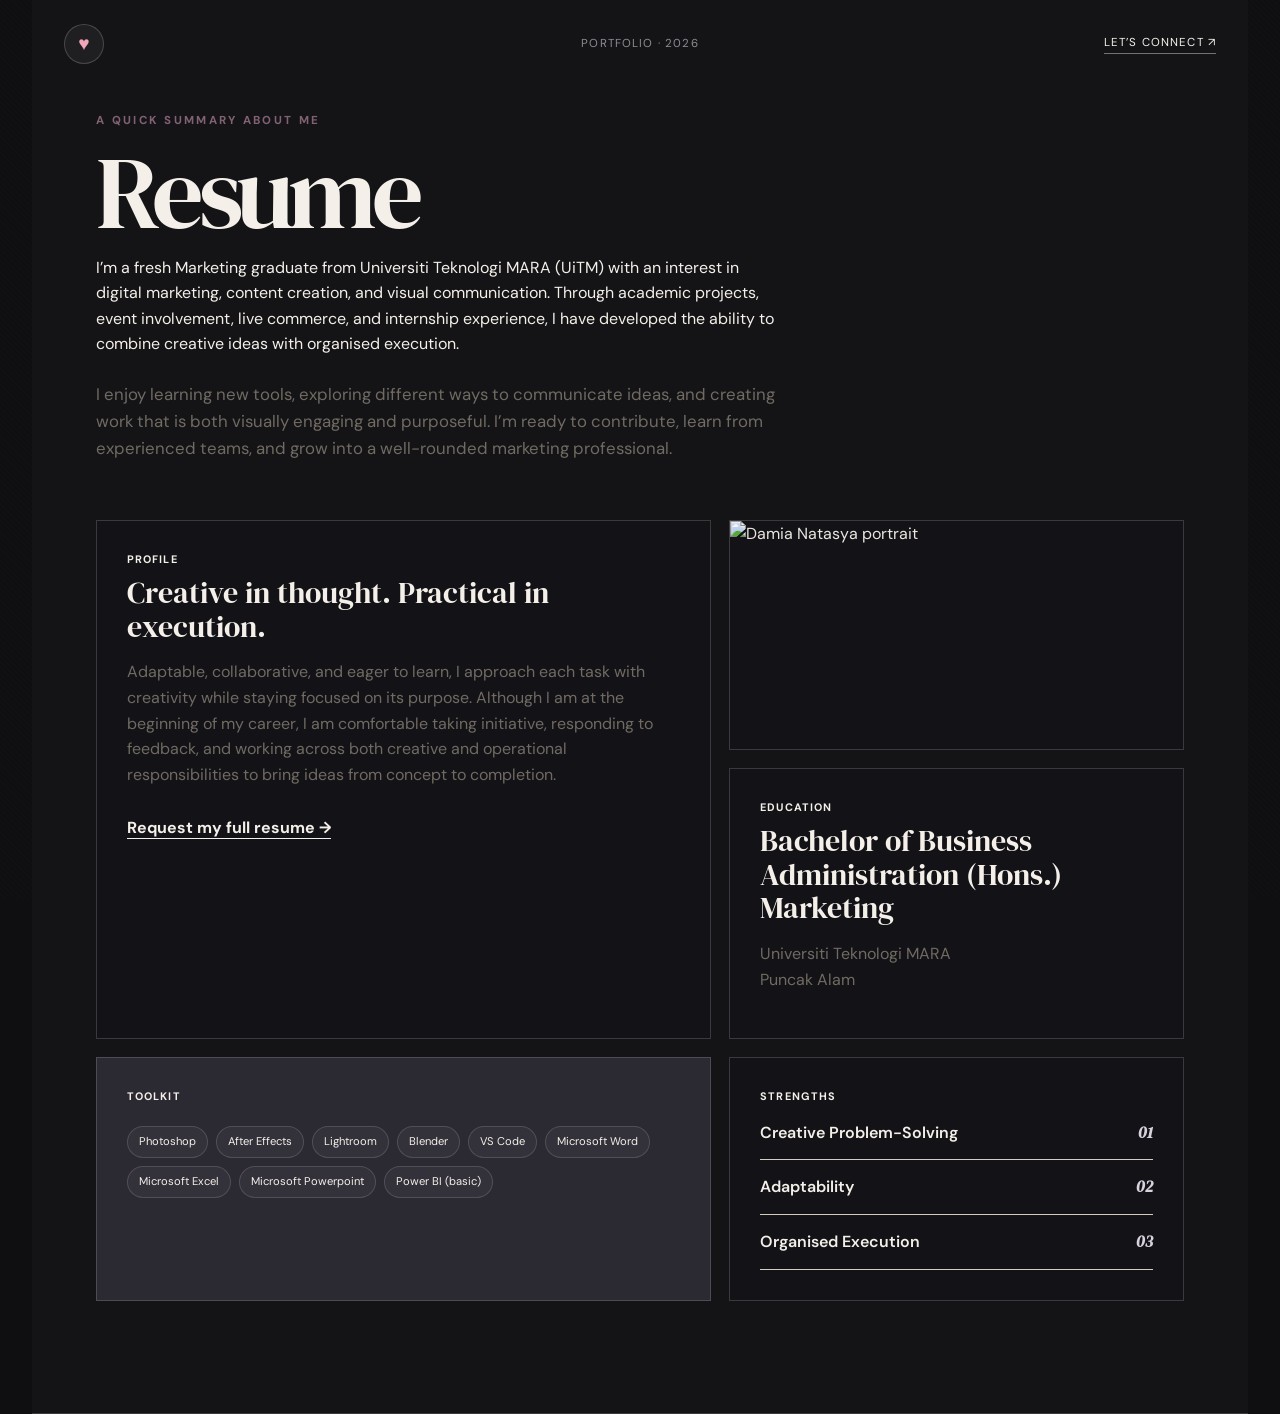
==== resume.html @ 90480565 "Add files via upload" ====
<!DOCTYPE html>
<html lang="en">
<head>
  <meta charset="UTF-8">
  <meta name="viewport" content="width=device-width, initial-scale=1.0">
  <meta name="description" content="Marketing and creative portfolio of Damia Natasya.">
  <title>Damia Natasya | Portfolio</title>
  <link rel="preconnect" href="https://fonts.googleapis.com">
  <link rel="preconnect" href="https://fonts.gstatic.com" crossorigin>
  <link href="https://fonts.googleapis.com/css2?family=DM+Sans:wght@400;500;600;700&family=DM+Serif+Display:ital@0;1&display=swap" rel="stylesheet">
  <link rel="stylesheet" href="style.css">
  <script src="script.js" defer></script>
</head>
<body class="dark-page">
  <a class="skip-link" href="#main-content">Skip to content</a>
  <header class="topbar">
    <a class="brand" href="index.html" aria-label="Back to home">♥</a>
    <p>Portfolio · 2026</p>
    <a class="topbar-link" href="index.html#reach-out">Let’s connect ↗</a>
  </header>

  <section class="paper reveal" id="resume" aria-labelledby="resume-title">
      <span class="section-number"></span>
      <header class="section-heading">
        <p class="eyebrow">A quick summary about me</p><h2 id="resume-title">Resume</h2>
        <p>I’m a fresh Marketing graduate from Universiti Teknologi MARA (UiTM) with an interest in digital marketing, content creation, and visual communication. Through academic projects, event involvement, live commerce, and internship experience, I have developed the ability to combine creative ideas with organised execution.</p>
        <p>I enjoy learning new tools, exploring different ways to communicate ideas, and creating work that is both visually engaging and purposeful. I’m ready to contribute, learn from experienced teams, and grow into a well-rounded marketing professional.</p>
      </header>
      <div class="resume-grid">
        <article class="card intro-card">
          <p class="label">Profile</p>
          <h3>Creative in thought. Practical in execution.</h3>
          <p>Adaptable, collaborative, and eager to learn, I approach each task with creativity while staying focused on its purpose. Although I am at the beginning of my career, I am comfortable taking initiative, responding to feedback, and working across both creative and operational responsibilities to bring ideas from concept to completion.</p>
            <a href="index.html#reach-out">Request my full resume →</a></article>
        <div class="resume-side">
          <article class="card photo-card reveal">
            <img src="file:///C:/Users/user/Documents/My%20Portfolio%20Website/IMG_6069.webp" alt="Damia Natasya portrait">
          </article>
          <article class="card"><p class="label">Education</p><h3>Bachelor of Business Administration (Hons.) Marketing</h3><p>Universiti Teknologi MARA<br>Puncak Alam</p></article>
        </div>
        <article class="card accent"><p class="label">Toolkit</p><ul class="tags"><li>Photoshop</li><li>After Effects</li><li>Lightroom</li><li>Blender</li><li>VS Code</li><li>Microsoft Word</li><li>Microsoft Excel</li><li>Microsoft Powerpoint</li><li>Power BI (basic)</li></ul></article>
        <article class="card skills"><p class="label">Strengths</p><div><span>Creative Problem-Solving</span><i>01</i></div><div><span>Adaptability</span><i>02</i></div><div><span>Organised Execution</span><i>03</i></div></article>
      </div>
    </section>
---- style.css ----
:root{--ink:#171719;--night:#0f0f11;--paper:#f2eee5;--muted:#706a62;--lime:#d9f59a;--pink:#f2a7b8;--blue:#a9d8ee;--orange:#f4bb7c;--purple:#c9b8ed;--serif:"DM Serif Display",Georgia,serif;--sans:"DM Sans",Arial,sans-serif}*{box-sizing:border-box}html{scroll-behavior:smooth}body{margin:0;background:var(--night);color:var(--ink);font-family:var(--sans);line-height:1.6;overflow-x:hidden}body:before{content:"";position:fixed;inset:0;z-index:-1;pointer-events:none;background:radial-gradient(circle at 50% 15%,#29242b 0,transparent 45%),repeating-linear-gradient(45deg,rgba(255,255,255,.012) 0 1px,transparent 1px 4px)}a{color:inherit}.skip-link{position:fixed;z-index:100;top:12px;left:12px;padding:10px 14px;transform:translateY(-160%);background:var(--lime);font-weight:700}.skip-link:focus{transform:none}.topbar{position:absolute;z-index:10;top:0;left:0;width:100%;padding:24px 5vw;display:grid;grid-template-columns:1fr auto 1fr;align-items:center;color:#f5f1e9;font-size:.72rem;letter-spacing:.1em;text-transform:uppercase}.brand{display:inline-flex;align-items:center;justify-content:center;width:2.5rem;height:2.5rem;border-radius:50%;background:rgba(255,255,255,.05);border:1px solid rgba(255,255,255,.18);font-size:1.2rem;font-weight:700;line-height:1;text-decoration:none;letter-spacing:0;color:var(--pink);transition:transform .2s ease, box-shadow .2s ease}.brand:hover,.brand:focus-visible{transform:translateY(-1px);box-shadow:0 0 0 4px rgba(242,167,184,.15)}.topbar p{margin:0;color:#8f8b93}.topbar-link{justify-self:end;text-decoration:none;border-bottom:1px solid #59565d}.dark-page .topbar-link{color:#f5f1e9;border-color:rgba(255,255,255,.4)}.dark-page .paper,.dark-page .content,.dark-page .story,.dark-page .contact,.dark-page .card,.dark-page .project,.dark-page .story-note,.dark-page .content-strip article{background:rgba(19,19,23,.96);color:#f4efe8;border-color:rgba(214,209,227,.2);box-shadow:none}.dark-page .paper,.dark-page .content{background:#141417}.dark-page .section-heading h2,.dark-page .story h2,.dark-page .contact h2,.dark-page .card h3,.dark-page .project-info h3,.dark-page .story-note p,.dark-page .content-strip h3,.dark-page .story-copy p,.dark-page .contact-card p,.dark-page .contact-card a,.dark-page .project-info p,.dark-page .project-info small,.dark-page .card p,.dark-page .card li,.dark-page .card span,.dark-page .card i,.dark-page .story-note small,.dark-page .content-strip p,.dark-page .content-strip span,.dark-page .eyebrow,.dark-page .label,.dark-page .section-number{color:#f4efe8}.dark-page .eyebrow,.dark-page .label,.dark-page .section-number{color:#d7c8ff}.dark-page .card.accent{background:rgba(201,184,237,.12)}.dark-page .tags li{background:rgba(255,255,255,.04);border-color:rgba(214,209,227,.18);color:#f4efe8}.dark-page .skills i{color:#d7d2de}.dark-page .project-art{border-bottom-color:rgba(214,209,227,.2)}.dark-page .project-info small{background:rgba(255,255,255,.05);color:#e0d9f1}.dark-page .content-strip article{background:rgba(255,255,255,.02)}.dark-page .content-strip article:nth-child(2n){background:rgba(198,193,227,.12)}.dark-page .content-strip article:nth-child(3n){background:rgba(167,174,229,.1)}.dark-page .content-strip article:nth-child(4n){background:rgba(214,199,240,.08)}.dark-page .marquee{background:#c7c0e8;border-color:rgba(23,23,25,.12)}.dark-page .marquee div{color:#171719}.hero{min-height:100vh;padding:108px 8vw 64px;display:grid;place-items:center;position:relative;color:#fffdf8}.book-scene{position:relative;width:min(610px,72vw)}.book-cover{position:relative;z-index:2;min-height:610px;padding:62px 64px 40px 84px;overflow:hidden;display:flex;flex-direction:column;justify-content:space-between;background:#302c34;border:1px solid #57515d;border-radius:10px 18px 18px 10px;box-shadow:0 50px 100px #0009,-13px 6px 0 #1d1b20,-15px 8px 0 #56505c;isolation:isolate}.book-cover:before{content:"";position:absolute;inset:12px;border:1px solid #ffffff21;border-radius:6px 14px 14px 6px;z-index:-1}.book-cover:after{content:"";position:absolute;inset:0;opacity:.18;z-index:-2;background:repeating-linear-gradient(95deg,transparent 0 3px,#ffffff0a 3px 4px)}.binding{position:absolute;left:28px;inset-block:0;width:2px;background:#ffffff17;box-shadow:8px 0 18px #0003}.eyebrow{margin:0 0 16px;font-size:.72rem;font-weight:700;letter-spacing:.2em;text-transform:uppercase}.cover-label{margin:auto 0}.cover-label .eyebrow{color:var(--pink)}.cover-label h1{margin:0;color:#fffdf8;font:400 clamp(4.8rem,10vw,7.6rem)/.79 var(--serif);letter-spacing:-.065em}.role{margin:32px 0 0;color:#bbb6bf;line-height:1.65}.role + .role{margin-top:4px}.cover-footer{display:flex;justify-content:space-between;color:#8e8993;font-size:.65rem;letter-spacing:.12em;text-transform:uppercase}.spark{position:absolute;right:48px;bottom:62px;color:var(--lime);font-size:3rem;transform:rotate(10deg)}.sticky-tabs{position:absolute;z-index:1;top:44px;right:-137px;display:flex;flex-direction:column;gap:11px}.tab{width:165px;padding:17px 16px 16px 31px;color:#25222a;border-radius:3px 8px 8px 3px;text-decoration:none;font-size:.8rem;font-weight:800;box-shadow:8px 8px 15px #0003;transform-origin:left center;transition:.25s ease}.tab small{display:block;opacity:.55;letter-spacing:.14em}.tab:nth-child(odd){transform:rotate(1deg)}.tab:nth-child(even){transform:rotate(-1deg)}.tab:hover,.tab:focus-visible,.tab.active{transform:translateX(9px) rotate(.5deg);filter:brightness(1.05);outline:none}.pink{background:var(--pink)}.blue{background:var(--blue)}.lime{background:var(--lime)}.orange{background:var(--orange)}.purple{background:var(--purple)}.scroll-cue{position:absolute;bottom:22px;color:#77737a;font-size:.65rem;letter-spacing:.14em;text-transform:uppercase}.paper,.content,.story,.contact{position:relative;width:min(1240px,calc(100% - 5vw));margin:auto}.paper,.content{padding:112px max(5vw,42px);background:var(--paper)}.paper{border-bottom:1px solid #d2cabd}.section-number{position:absolute;top:44px;right:5vw;color:#aaa397;font:1rem var(--serif)}.section-heading{max-width:690px;margin-bottom:58px}.section-heading .eyebrow,.contact-card .eyebrow{color:#826272}.section-heading h2,.story h2,.contact h2{margin:0;font:400 clamp(3.7rem,8vw,7rem)/.9 var(--serif);letter-spacing:-.055em}.section-heading>p:last-child{margin:24px 0 0;color:var(--muted);font-size:1.05rem}.resume-grid{display:grid;grid-template-columns:1.15fr .85fr;gap:18px}.resume-side{display:grid;gap:18px}.card{min-height:230px;padding:30px;border:1px solid #cfc7ba;background:#ffffff52}.card h3,.project-info h3{margin:8px 0 14px;font:400 1.85rem/1.14 var(--serif)}.card p:not(.label),.project-info p:not(.label){color:var(--muted)}.label{margin:0;color:#8f887d;font-size:.66rem;font-weight:700;letter-spacing:.15em;text-transform:uppercase}.intro-card a{display:inline-block;margin-top:12px;font-weight:700;text-underline-offset:5px}.photo-card{padding:0;overflow:hidden;border:1px solid #cfc7ba;background:#f5f0ea;min-height:230px}.photo-card img,.story-photo img{display:block;width:100%;height:100%;object-fit:cover;opacity:0.96;transition:transform .7s ease,opacity .7s ease,filter .7s ease}.photo-card:hover img,.story-photo:hover img{transform:scale(1.04);opacity:.8;filter:saturate(1.1)}.accent{background:var(--lime);border-color:#c3dc8b}.tags{display:flex;flex-wrap:wrap;gap:8px;padding:0;margin:20px 0;list-style:none}.tags li,.project-info small{padding:6px 11px;border:1px solid #1717193b;border-radius:999px;font-size:.7rem}.skills div{display:flex;justify-content:space-between;padding:14px 0;border-bottom:1px solid #d4ccbf;font-weight:600}.skills i{color:#9c9589;font-family:var(--serif)}.story{padding:125px max(5vw,42px);display:grid;grid-template-columns:1.3fr .7fr;gap:12vw;align-items:center;color:#fffdf8;background:#1b191d}.story-copy{max-width:650px}.story-side{display:grid;gap:24px}.story .eyebrow{color:var(--blue)}.story .lead{margin:35px 0 22px;font:1.85rem/1.25 var(--serif)}.story-copy>p:not(.eyebrow):not(.lead){color:#aaa5ad}.story-note{position:relative;padding:55px 36px 35px;color:var(--ink);background:var(--blue);box-shadow:15px 18px 0 #0e0d0f;transform:rotate(2.5deg)}.story-note p{font:1.8rem/1.3 var(--serif)}.story-photo{margin:0;overflow:hidden;border:1px solid rgba(214,209,227,.25);background:#232227;min-height:250px}.story-photo img{min-height:250px}.tape{position:absolute;top:-20px;left:50%;width:90px;height:36px;transform:translateX(-50%) rotate(-3deg);background:#f2eee5a6}.split{display:flex;max-width:none;justify-content:space-between;gap:40px;align-items:end}.split>p{max-width:410px}.project-grid{display:grid;grid-template-columns:1fr 1fr;gap:22px}.project{border:1px solid #cec6b9;background:#eee8dc}.featured{grid-row:span 2}.project-art{min-height:230px;padding:25px;display:flex;flex-direction:column;justify-content:center;align-items:center;overflow:hidden}.featured .project-art{min-height:445px}.art-ipc{color:#f7e8e4;background:#7b394d}.art-ipc span{font:7rem/.8 var(--serif)}.art-ipc b{margin-left:120px;color:var(--lime);letter-spacing:.5em}.art-kick{color:#fff;background:repeating-linear-gradient(45deg,#121214 0 20px,#202025 20px 40px)}.art-kick span{font-size:3rem;font-weight:800;letter-spacing:-.08em}.art-kick b{color:var(--orange);letter-spacing:.45em}.art-bloom{color:#723c58;background:#e9a9c3}.art-bloom span{font:3rem var(--serif)}.art-bloom b{font-size:2rem}.project-info{padding:27px}.project-info small{display:inline-block;margin-top:8px}.content{background:var(--orange);overflow:hidden}.content .section-heading>p:last-child{color:#5f4f43}.content-strip{display:grid;grid-template-columns:repeat(4,1fr);border-block:1px solid #1717194d}.content-strip article{min-height:210px;padding:28px 25px;border-right:1px solid #1717194d}.content-strip article:last-child{border:0}.content-strip h3{margin:38px 0 5px}.content-strip p{color:#685344;font-size:.84rem}.marquee{width:calc(100% + 10vw);margin:100px -5vw -65px;overflow:hidden;white-space:nowrap;color:#1717192e;font:clamp(4rem,9vw,8rem)/1 var(--serif)}.marquee div{width:max-content;animation:marquee 28s linear infinite}@keyframes marquee{to{transform:translateX(-50%)}}.contact{margin-bottom:5vw;padding:7vw max(5vw,42px) 30px;color:#fffdf8;background:#242128}.contact-card{padding:65px;border:1px solid #4b4650;background:#302c34}.contact-card .eyebrow{color:var(--purple)}.contact-card>p:not(.eyebrow){max-width:580px;margin:35px 0;color:#aaa5ad}.contact-links{display:flex;flex-wrap:wrap;gap:12px}.contact-links a{padding:13px 18px;border:1px solid #615b67;text-decoration:none;font-weight:600;transition:.2s}.contact-links a:hover,.contact-links a:focus-visible{color:var(--ink);background:var(--lime);outline:none}.edit-note{display:block;margin-top:20px;color:#817b85;font-size:.7rem}footer{display:flex;justify-content:space-between;padding-top:30px;color:#8c8790;font-size:.72rem}footer a{color:#bdb8c2}.reveal{opacity:0;transform:translateY(30px);transition:opacity .8s ease,transform .8s cubic-bezier(.2,.7,.2,1)}.reveal.visible{opacity:1;transform:none}
@media(max-width:800px){.topbar{grid-template-columns:1fr 1fr}.topbar p{display:none}.hero{min-height:auto;padding:115px 22px 90px}.book-scene{width:min(530px,90vw);padding-bottom:105px}.book-cover{min-height:520px;padding:48px 38px 32px 60px}.cover-label h1{font-size:clamp(4rem,20vw,6rem)}.sticky-tabs{z-index:3;top:auto;right:0;bottom:0;left:0;flex-direction:row;gap:5px;overflow-x:auto;padding:3px 3px 12px}.tab{flex:0 0 112px;width:auto;min-height:80px;padding:16px 10px;text-align:center;border-radius:4px;transform:none!important}.tab:hover,.tab:focus-visible,.tab.active{transform:translateY(-7px)!important}.scroll-cue{display:none}.paper,.content,.story,.contact{width:100%;padding:90px 24px}.resume-grid,.story,.project-grid{grid-template-columns:1fr}.story{gap:70px}.story-note{max-width:390px}.split{display:block}.project .project-art,.featured .project-art{min-height:300px}.featured{grid-row:auto}.content-strip{grid-template-columns:1fr 1fr}.content-strip article:nth-child(2){border-right:0}.content-strip article:nth-child(-n+2){border-bottom:1px solid #1717194d}.contact{margin-bottom:0}.contact-card{padding:42px 24px}.contact-links{flex-direction:column}.contact-links a{display:flex;justify-content:space-between}}
@media(max-width:480px){.topbar{padding:20px}.topbar-link{font-size:.64rem}.book-cover{min-height:450px;padding-left:48px}.cover-footer{gap:12px}.spark{right:24px}.section-heading h2,.story h2,.contact h2{font-size:3.4rem}.card{padding:24px}.content-strip{grid-template-columns:1fr}.content-strip article{min-height:165px;border-right:0;border-bottom:1px solid #1717194d}.content-strip h3{margin-top:18px}footer{flex-direction:column;gap:8px}}
@media(prefers-reduced-motion:reduce){html{scroll-behavior:auto}*,*:before,*:after{animation-duration:.01ms!important;animation-iteration-count:1!important;transition-duration:.01ms!important}.reveal{opacity:1;transform:none}}

/* Content showcase */
.content-page{padding:125px 5vw 70px}.content-tabs{position:sticky;top:18px;z-index:5;width:min(900px,100%);margin:0 auto 100px;display:flex;justify-content:center;gap:6px}.content-tabs .tab{min-height:66px}.content-intro{max-width:1120px;margin:0 auto 110px;color:#f5f1e9}.content-intro h1{margin:12px 0 20px;font-family:var(--serif);font-size:clamp(4.2rem,10vw,9rem);font-weight:400;line-height:.86;letter-spacing:-.03em}.content-intro h1 em,.showcase-heading h2 em{color:var(--lime);font-style:italic}.intro-copy{max-width:420px;margin-left:34%;color:#aaa5ae;font-size:1.05rem}.showcase-section{width:min(1120px,100%);margin:0 auto 34px;padding:clamp(34px,5vw,70px);border-radius:4px}.dark-panel{background:#18181d;border:1px solid rgba(214,209,227,.2);color:#f4efe8}.showcase-heading{display:grid;grid-template-columns:1fr 260px;gap:40px;align-items:end;margin-bottom:45px}.showcase-heading h2{margin:8px 0 0;font-family:var(--serif);font-size:clamp(3.2rem,6vw,6rem);font-weight:400;line-height:.9}.showcase-heading>p{margin:0;color:#9e9aa2;font-size:.92rem}.paper .showcase-heading>p{color:#77727b}.coverflow,.video-carousel{position:relative;display:grid;grid-template-columns:48px minmax(0,1fr) 48px;align-items:center;gap:14px}.coverflow-track{position:relative;height:550px;perspective:1000px}.coverflow-slide{position:absolute;top:50%;left:50%;width:min(35%,270px);margin:0;transform:translate(-50%,-50%);opacity:0;z-index:0;transition:transform .55s ease,opacity .55s ease,filter .55s ease;pointer-events:none}.coverflow-slide img{display:block;width:100%;aspect-ratio:3/4;object-fit:cover;border-radius:2px}.coverflow-slide figcaption{margin-top:9px;color:#908c93;font-size:.68rem;letter-spacing:.12em;text-transform:uppercase}.coverflow-slide.prev{transform:translate(calc(-50% - 185px),-50%) scale(.78) rotateY(18deg);filter:blur(4px);opacity:.45;z-index:1}.coverflow-slide.active{transform:translate(-50%,-50%);filter:none;opacity:1;z-index:3}.coverflow-slide.next{transform:translate(calc(-50% + 185px),-50%) scale(.78) rotateY(-18deg);filter:blur(4px);opacity:.45;z-index:1}.carousel-arrow{width:42px;height:42px;border:1px solid rgba(23,23,25,.3);border-radius:50%;background:transparent;color:inherit;font:inherit;font-size:1.35rem;cursor:pointer;transition:background .2s ease,transform .2s ease}.dark-panel .carousel-arrow{border-color:rgba(255,255,255,.3)}.carousel-arrow:hover,.carousel-arrow:focus-visible{background:var(--lime);color:var(--ink);transform:translateY(-2px)}.landscape-coverflow .coverflow-track{height:470px}.landscape-coverflow .coverflow-slide{width:min(60%,620px)}.landscape-coverflow .coverflow-slide img{aspect-ratio:16/9}.landscape-coverflow .coverflow-slide.prev{transform:translate(calc(-50% - 290px),-50%) scale(.72) rotateY(18deg)}.landscape-coverflow .coverflow-slide.next{transform:translate(calc(-50% + 290px),-50%) scale(.72) rotateY(-18deg)}.video-stage{position:relative;aspect-ratio:16/9;border:1px solid rgba(255,255,255,.25);background:#09090b;overflow:hidden}.video-slide{display:none;height:100%;margin:0}.video-slide.active{display:block;animation:video-in .45s ease both}.video-slide video{display:block;width:100%;height:calc(100% - 35px);object-fit:cover}.video-slide p{margin:7px 16px 0;color:#aaa5ae;font-size:.7rem;letter-spacing:.12em;text-transform:uppercase}.browser-grid{display:grid;grid-template-columns:repeat(2,1fr);gap:22px}.browser-card{background:#202025;border:1px solid rgba(255,255,255,.15);padding:14px}.browser-window{overflow:hidden;background:#f2eee5}.browser-bar{display:flex;align-items:center;gap:18px;height:38px;padding:0 12px;background:#d8d2c9}.window-dots{display:flex;gap:5px}.window-dots i{width:8px;height:8px;border-radius:50%;background:#f2a7b8}.window-dots i:nth-child(2){background:#f4bb7c}.window-dots i:nth-child(3){background:#a9d8ee}.address-bar{flex:1;padding:3px 12px;border-radius:20px;background:rgba(255,255,255,.55);color:#6d6862;font-size:.65rem}.browser-window img{display:block;width:100%;aspect-ratio:16/10;object-fit:cover}.browser-info{display:flex;justify-content:space-between;gap:18px;align-items:end;padding:20px 4px 3px}.browser-info h3{margin:3px 0 10px;font-family:var(--serif);font-size:2rem;font-weight:400}.label{margin:0;color:#a9d8ee;font-size:.68rem;letter-spacing:.1em;text-transform:uppercase}.tech-tags{display:flex;flex-wrap:wrap;gap:6px}.tech-tags span{padding:3px 8px;border:1px solid rgba(255,255,255,.22);border-radius:20px;color:#aaa5ae;font-size:.65rem}.external-link{display:flex;align-items:center;justify-content:center;width:40px;height:40px;border:1px solid rgba(255,255,255,.3);border-radius:50%;color:var(--lime);font-size:1.3rem;text-decoration:none}.external-link:hover,.external-link:focus-visible{background:var(--lime);color:var(--ink)}@keyframes video-in{from{opacity:0;transform:scale(1.02)}to{opacity:1;transform:scale(1)}}
@media(max-width:800px){.content-page{padding:105px 22px 50px}.content-tabs{top:auto;bottom:10px;margin-bottom:70px;justify-content:flex-start}.content-tabs .tab{flex:1 0 105px}.content-intro{margin-bottom:72px}.intro-copy{margin-left:0}.showcase-heading{display:block;margin-bottom:28px}.showcase-heading>p{max-width:360px;margin-top:22px}.coverflow-track{height:470px}.coverflow-slide{width:min(44%,230px)}.coverflow-slide.prev{transform:translate(calc(-50% - 110px),-50%) scale(.72)}.coverflow-slide.next{transform:translate(calc(-50% + 110px),-50%) scale(.72)}.landscape-coverflow .coverflow-slide{width:min(70%,480px)}.landscape-coverflow .coverflow-slide.prev{transform:translate(calc(-50% - 145px),-50%) scale(.68)}.landscape-coverflow .coverflow-slide.next{transform:translate(calc(-50% + 145px),-50%) scale(.68)}.browser-grid{grid-template-columns:1fr}}
@media(max-width:480px){.content-page{padding-right:16px;padding-left:16px}.showcase-section{padding:30px 20px}.coverflow,.video-carousel{grid-template-columns:34px minmax(0,1fr) 34px;gap:5px}.carousel-arrow{width:34px;height:34px;font-size:1rem}.coverflow-track{height:395px}.coverflow-slide{width:52%}.coverflow-slide.prev{transform:translate(calc(-50% - 76px),-50%) scale(.68)}.coverflow-slide.next{transform:translate(calc(-50% + 76px),-50%) scale(.68)}.landscape-coverflow .coverflow-track{height:280px}.landscape-coverflow .coverflow-slide{width:84%}.landscape-coverflow .coverflow-slide.prev{transform:translate(calc(-50% - 90px),-50%) scale(.62)}.landscape-coverflow .coverflow-slide.next{transform:translate(calc(-50% + 90px),-50%) scale(.62)}}

/* Shared showcase sliders */
.gallery-shell{display:grid;grid-template-columns:42px minmax(0,1fr) 42px;align-items:center;gap:14px;width:100%}
.gallery-track{display:flex;gap:18px;min-width:0;overflow-x:auto;padding:8px 4px 18px;scroll-snap-type:x mandatory;scroll-behavior:smooth;scrollbar-width:thin;scrollbar-color:var(--lime) transparent}
.gallery-card,.video-card{flex:0 0 auto;margin:0;scroll-snap-align:center}
.gallery-card{width:min(290px,72vw);overflow:hidden}
.gallery-card img{display:block;width:100%;height:450px;object-fit:cover;border-radius:2px}
.gallery-card.landscape{width:min(640px,82vw)}
.gallery-card.landscape img{height:auto;max-height:480px;aspect-ratio:16 / 10;object-fit:cover}
.gallery-card figcaption{margin-top:9px;color:var(--muted);font-size:.68rem;letter-spacing:.12em;text-transform:uppercase}
.dark-panel .gallery-card figcaption,.dark-panel .video-card>div:last-child{color:#aaa5ae}
.gallery-arrow{display:grid;place-items:center;width:42px;height:42px;padding:0;border:1px solid currentColor;border-radius:50%;background:transparent;color:inherit;font:inherit;font-size:1.2rem;line-height:1;cursor:pointer;transition:background .2s ease,color .2s ease,transform .2s ease}
.gallery-arrow:hover,.gallery-arrow:focus-visible{background:var(--lime);color:var(--ink);transform:translateY(-2px)}
.video-gallery .gallery-track{align-items:flex-start}
.video-gallery .gallery-track:has(.video-card:not([hidden]):only-child){justify-content:center}
.video-gallery:has(.gallery-track .video-card:not([hidden]):only-child) .gallery-arrow{visibility:hidden}
.video-card{width:min(560px,78vw)}
.video-card.square{width:min(390px,68vw)}
.video-card.vertical{width:min(280px,58vw)}
.video-frame{position:relative;width:100%;aspect-ratio:16 / 9;overflow:hidden;background:#0b0b0d;border-radius:2px}
.video-card.square .video-frame{aspect-ratio:1}
.video-card.vertical .video-frame{aspect-ratio:9 / 16}
.video-frame video{display:block;width:100%;height:100%;object-fit:contain;background:#0b0b0d}
.video-card>div:last-child{padding-top:12px;color:#f4efe8}
.video-card>div:last-child span{font-size:.68rem;letter-spacing:.12em;color:#aaa5ae}
.video-card h3{margin:3px 0 0;font-size:1.2rem;font-weight:500}
.video-gallery .load-video{position:absolute;right:50%;bottom:50%;transform:translate(50%,50%);padding:9px 14px;border:1px solid var(--lime);border-radius:999px;background:var(--lime);color:var(--ink);font:inherit;font-size:.75rem;cursor:pointer}
.video-card[hidden]{display:none}
.gallery-card img{cursor:zoom-in}
.gallery-card img:focus-visible{outline:3px solid var(--lime);outline-offset:4px}
.lightbox-open{overflow:hidden}
.image-lightbox{position:fixed;inset:0;z-index:100;display:grid;place-items:center;padding:clamp(60px,8vw,100px);background:rgba(8,8,10,.94)}
.image-lightbox[hidden]{display:none}
.lightbox-image{display:block;width:auto;max-width:92vw;height:auto;max-height:88vh;object-fit:contain;box-shadow:0 18px 60px rgba(0,0,0,.5)}
.lightbox-back{position:absolute;top:24px;left:24px;display:grid;place-items:center;width:46px;height:46px;padding:0;border:1px solid rgba(255,255,255,.6);border-radius:50%;background:rgba(255,255,255,.08);color:#fff;font:inherit;font-size:1.35rem;line-height:1;cursor:pointer}
.lightbox-back:hover,.lightbox-back:focus-visible{background:var(--lime);border-color:var(--lime);color:var(--ink);outline:none}

@media(max-width:800px){.gallery-shell{grid-template-columns:34px minmax(0,1fr) 34px;gap:7px}.gallery-arrow{width:34px;height:34px;font-size:1rem}.gallery-card img{height:390px}.gallery-card.landscape img{max-height:360px}.video-card{width:min(470px,78vw)}.video-card.square{width:min(330px,68vw)}.video-card.vertical{width:min(240px,58vw)}}

.coverflow-slide{will-change:transform,opacity;transition:transform .32s ease,opacity .32s ease;backface-visibility:hidden}.coverflow-slide:not(.prev):not(.active):not(.next){visibility:hidden}.coverflow-slide img{backface-visibility:hidden}
.carousel-item{height:480px;width:min(420px,80vw);overflow:hidden;transform:translateZ(0);will-change:transform,filter,opacity;backface-visibility:hidden;position:relative;background:var(--night);border-radius:2px}.carousel-item::before{content:"";position:absolute;inset:0;background-image:var(--carousel-bg-image);background-size:cover;background-position:center;filter:blur(20px);opacity:0.35;transform:scale(1.1);z-index:0}.carousel-item img{width:100%;height:100%;object-fit:contain;position:relative;z-index:1}.carousel-item figcaption{position:absolute;right:10px;bottom:8px;left:10px;margin:0;text-shadow:0 1px 8px rgba(0,0,0,.7);z-index:2}.landscape-coverflow .carousel-item{height:360px;width:min(640px,90vw)}.landscape-coverflow .carousel-item img{aspect-ratio:auto}.video-filters{display:flex;flex-wrap:wrap;gap:8px;margin:-20px 0 24px}.video-filter{padding:8px 15px;border:1px solid rgba(255,255,255,.25);border-radius:999px;background:transparent;color:#aaa5ae;font:inherit;font-size:.72rem;cursor:pointer;transition:background .2s ease,color .2s ease,border-color .2s ease}.video-filter:hover,.video-filter:focus-visible,.video-filter.active{border-color:var(--lime);background:var(--lime);color:var(--ink)}.video-stage{aspect-ratio:16 / 9;transition:aspect-ratio .35s ease}.video-stage.square-format{aspect-ratio:1 / 1}.video-slide{height:100%}.video-slide video{height:calc(100% - 35px);object-fit:cover}
#graphic-design .carousel-item{height:480px}

/* Keep mixed-ratio media inside stable showcase frames. */
.coverflow-slide.carousel-item{width:min(420px,80vw,100%);height:480px;overflow:hidden;transform:translateZ(0);will-change:transform,filter,opacity;backface-visibility:hidden}
.coverflow-slide.carousel-item::before{content:"";position:absolute;inset:0;background-image:var(--carousel-bg-image);background-size:cover;background-position:center;filter:blur(20px);opacity:.35;transform:scale(1.1);z-index:0}
.coverflow-slide.carousel-item img{display:block;width:100%;height:100%;aspect-ratio:auto;object-fit:contain;position:relative;z-index:1;backface-visibility:hidden}
.coverflow-slide.carousel-item.prev{transform:translate(calc(-50% - 185px),-50%) translateZ(0) scale(.78) rotateY(18deg)}
.coverflow-slide.carousel-item.active{transform:translate(-50%,-50%) translateZ(0)}
.coverflow-slide.carousel-item.next{transform:translate(calc(-50% + 185px),-50%) translateZ(0) scale(.78) rotateY(-18deg)}
.landscape-coverflow .coverflow-slide.carousel-item{width:min(640px,90vw,100%);height:360px}

.video-stage{width:100%;overflow:hidden}
.video-slide{width:100%;height:100%;overflow:hidden}
.video-slide video{display:block;width:100%;height:calc(100% - 35px);object-fit:contain;background:#0f0f11}

.browser-grid{grid-template-columns:minmax(0,1fr)}
.browser-card,.browser-window{width:100%;min-width:0}
.browser-window img{display:block;width:100%;height:auto;aspect-ratio:1200 / 760;object-fit:cover}

@media(max-width:800px){
	.coverflow-slide.carousel-item.prev{transform:translate(calc(-50% - 110px),-50%) translateZ(0) scale(.72)}
	.coverflow-slide.carousel-item.next{transform:translate(calc(-50% + 110px),-50%) translateZ(0) scale(.72)}
	.landscape-coverflow .coverflow-slide.carousel-item.prev{transform:translate(calc(-50% - 145px),-50%) translateZ(0) scale(.68)}
	.landscape-coverflow .coverflow-slide.carousel-item.next{transform:translate(calc(-50% + 145px),-50%) translateZ(0) scale(.68)}
}

@media(max-width:480px){
	.coverflow-track{overflow:hidden}
	.coverflow-slide.carousel-item.prev{transform:translate(calc(-50% - 76px),-50%) translateZ(0) scale(.68)}
	.coverflow-slide.carousel-item.next{transform:translate(calc(-50% + 76px),-50%) translateZ(0) scale(.68)}
	.landscape-coverflow .coverflow-slide.carousel-item.prev{transform:translate(calc(-50% - 90px),-50%) translateZ(0) scale(.62)}
	.landscape-coverflow .coverflow-slide.carousel-item.next{transform:translate(calc(-50% + 90px),-50%) translateZ(0) scale(.62)}
}
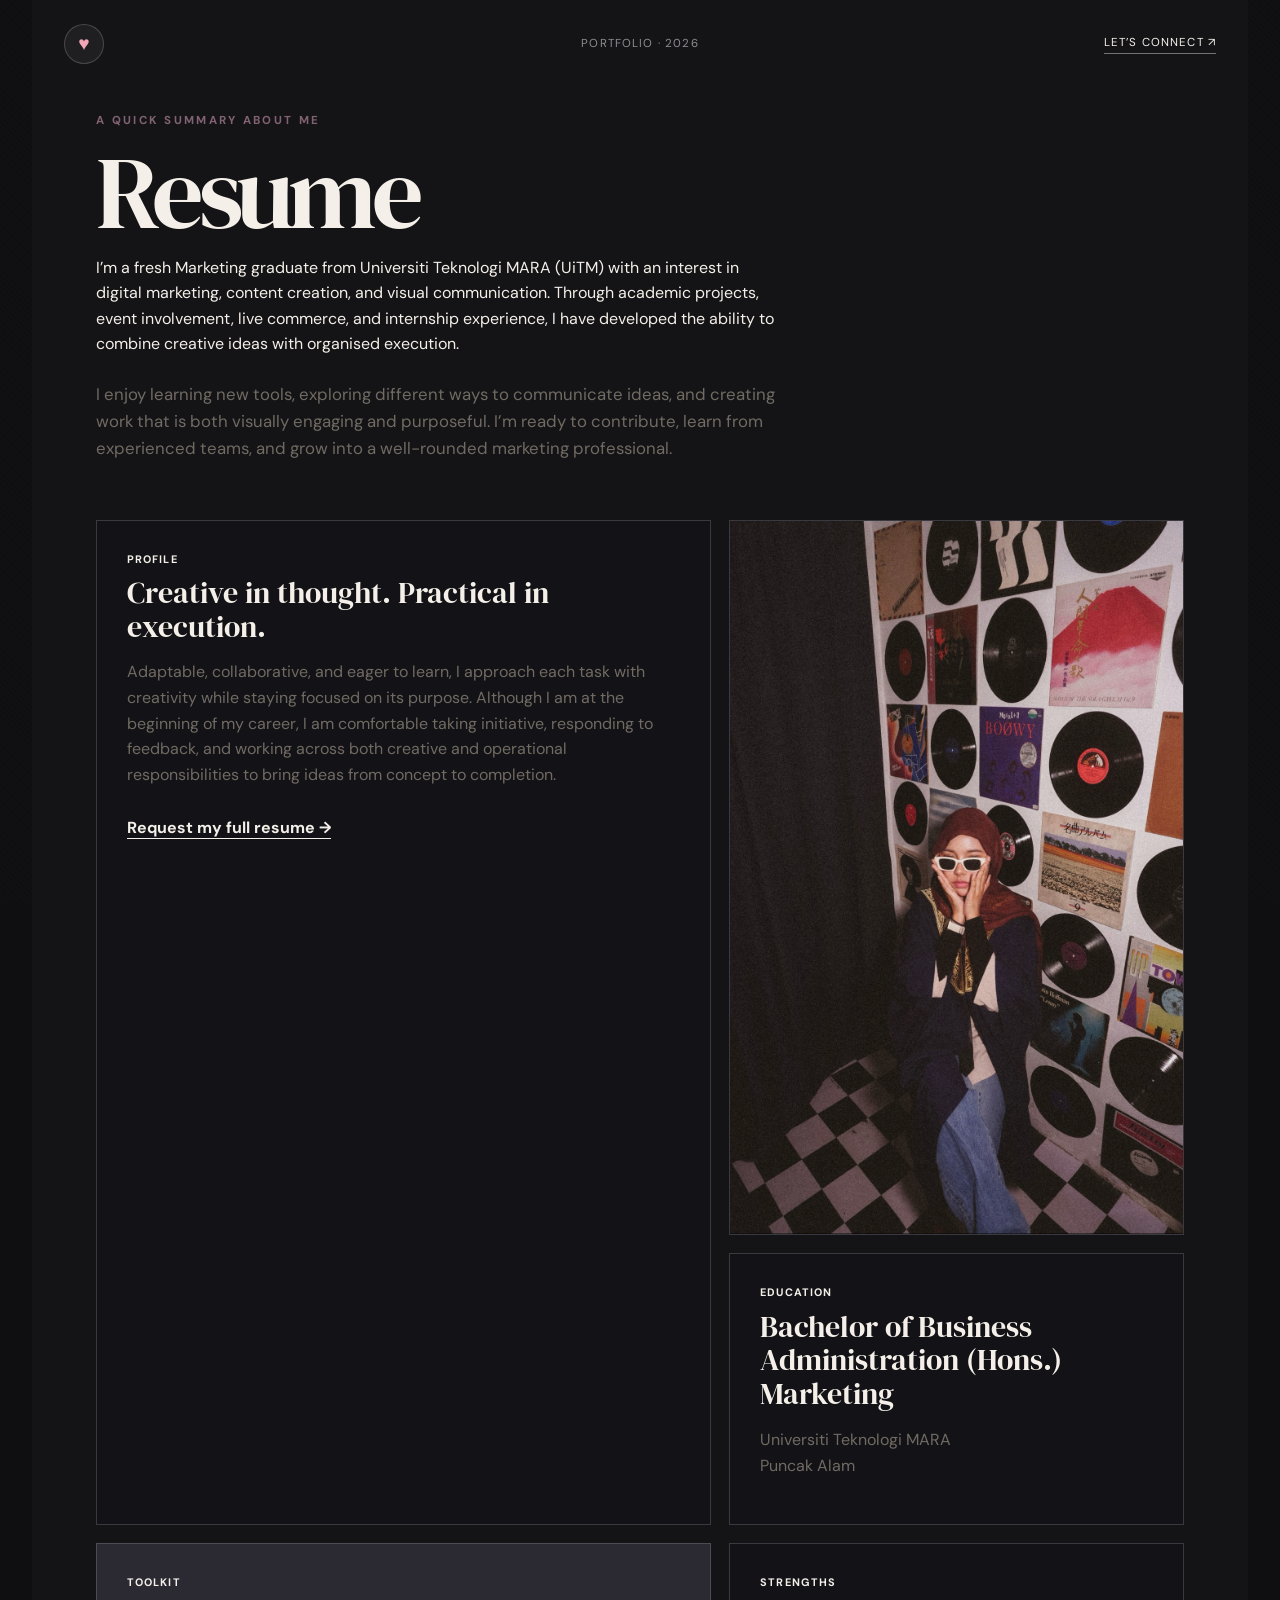
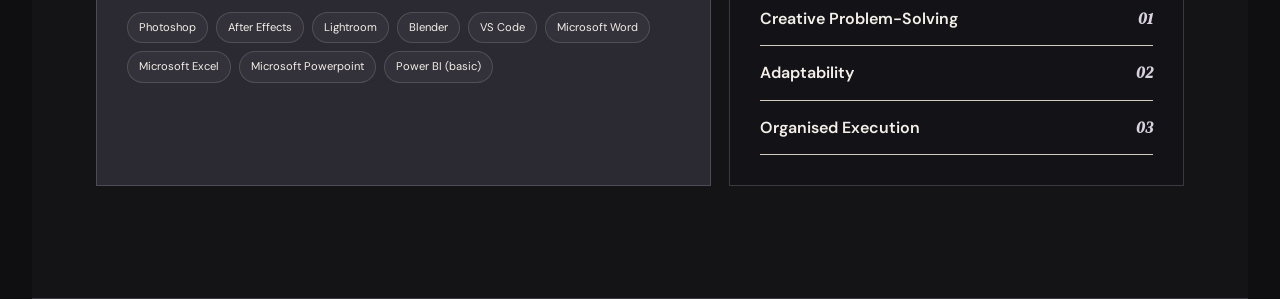
==== commit 5f89b129: "Update resume.html" ====
--- a/resume.html
+++ b/resume.html
@@ -34,11 +34,11 @@
             <a href="index.html#reach-out">Request my full resume →</a></article>
         <div class="resume-side">
           <article class="card photo-card reveal">
-            <img src="file:///C:/Users/user/Documents/My%20Portfolio%20Website/IMG_6069.webp" alt="Damia Natasya portrait">
+            <img src="IMG_6069.webp" alt="my portrait">
           </article>
           <article class="card"><p class="label">Education</p><h3>Bachelor of Business Administration (Hons.) Marketing</h3><p>Universiti Teknologi MARA<br>Puncak Alam</p></article>
         </div>
         <article class="card accent"><p class="label">Toolkit</p><ul class="tags"><li>Photoshop</li><li>After Effects</li><li>Lightroom</li><li>Blender</li><li>VS Code</li><li>Microsoft Word</li><li>Microsoft Excel</li><li>Microsoft Powerpoint</li><li>Power BI (basic)</li></ul></article>
         <article class="card skills"><p class="label">Strengths</p><div><span>Creative Problem-Solving</span><i>01</i></div><div><span>Adaptability</span><i>02</i></div><div><span>Organised Execution</span><i>03</i></div></article>
       </div>
-    </section>+    </section>
